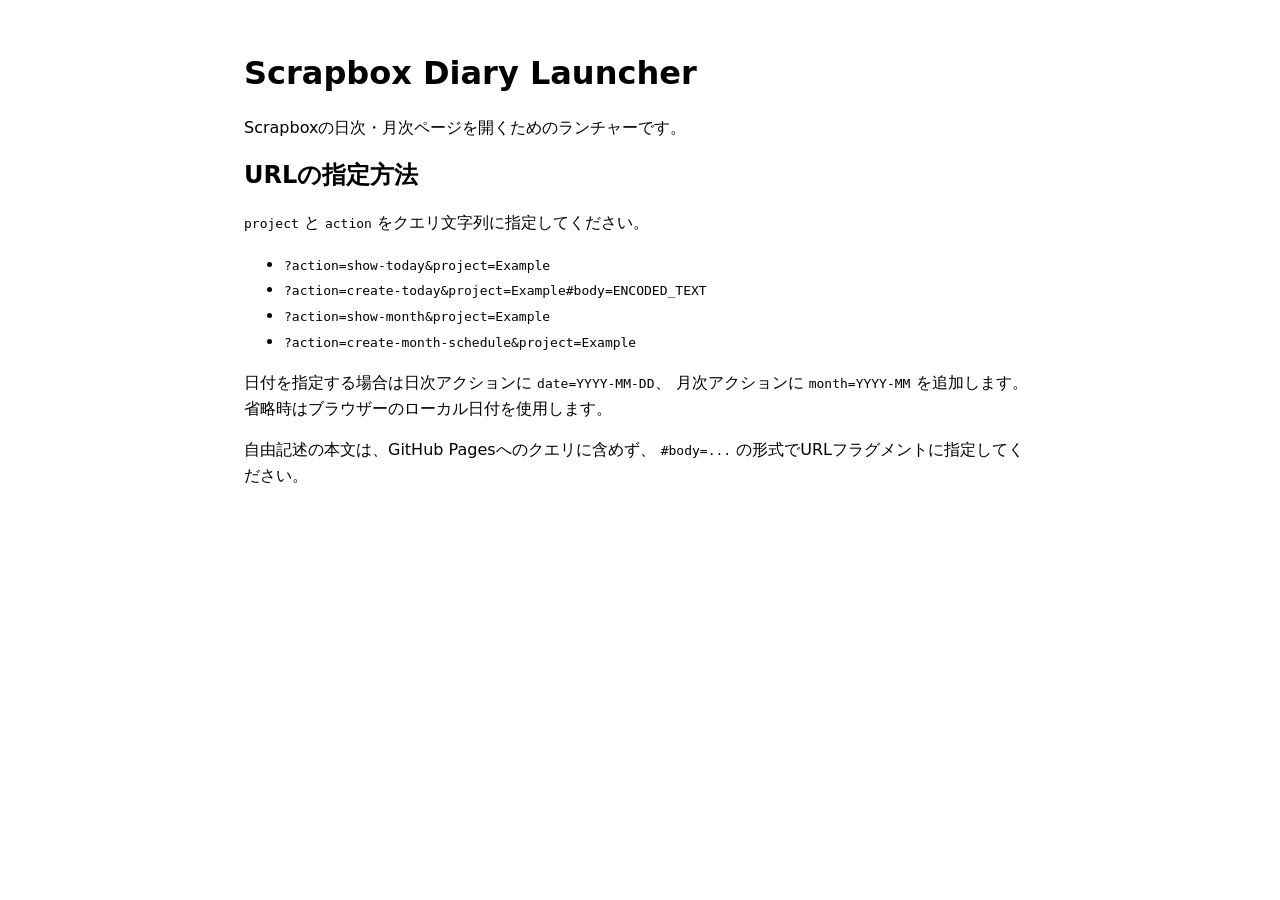
==== index.html @ 10d4aba6 "【機能追加】統合Diaryランチャーを実装" ====
<!DOCTYPE html>
<html lang="ja">
<head>
  <meta charset="utf-8">
  <meta name="viewport" content="width=device-width, initial-scale=1">
  <title>Scrapbox Diary Launcher</title>
  <link rel="icon" href="Image/favicon.ico">
  <link rel="stylesheet" href="css/app.css">
  <script defer src="js/diary-core.js"></script>
  <script defer src="js/launcher.js"></script>
  <script defer src="js/app.js"></script>
</head>
<body>
  <main>
    <h1>Scrapbox Diary Launcher</h1>
    <p data-launcher-status>Scrapboxの日次・月次ページを開くためのランチャーです。</p>

    <section class="error" data-launcher-error role="alert" tabindex="-1" hidden>
      <h2>入力エラー</h2>
      <p data-launcher-error-message></p>
    </section>

    <section aria-labelledby="usage-heading">
      <h2 id="usage-heading">URLの指定方法</h2>
      <p><code>project</code> と <code>action</code> をクエリ文字列に指定してください。</p>
      <ul>
        <li><code>?action=show-today&amp;project=Example</code></li>
        <li><code>?action=create-today&amp;project=Example#body=ENCODED_TEXT</code></li>
        <li><code>?action=show-month&amp;project=Example</code></li>
        <li><code>?action=create-month-schedule&amp;project=Example</code></li>
      </ul>
      <p>
        日付を指定する場合は日次アクションに <code>date=YYYY-MM-DD</code>、
        月次アクションに <code>month=YYYY-MM</code> を追加します。
        省略時はブラウザーのローカル日付を使用します。
      </p>
      <p>
        自由記述の本文は、GitHub Pagesへのクエリに含めず、
        <code>#body=...</code> の形式でURLフラグメントに指定してください。
      </p>
    </section>
  </main>
</body>
</html>
---- css/app.css ----
:root {
  color-scheme: light dark;
  font-family: system-ui, sans-serif;
  line-height: 1.6;
}

body {
  margin: 0;
}

main {
  box-sizing: border-box;
  margin: 0 auto;
  max-width: 52rem;
  padding: 2rem 1.25rem 4rem;
}

h1,
h2 {
  line-height: 1.25;
}

code {
  overflow-wrap: anywhere;
}

.error {
  border: 2px solid #c62828;
  border-radius: 0.5rem;
  margin-block: 1.5rem;
  padding: 1rem;
}

.error h2 {
  margin-top: 0;
}
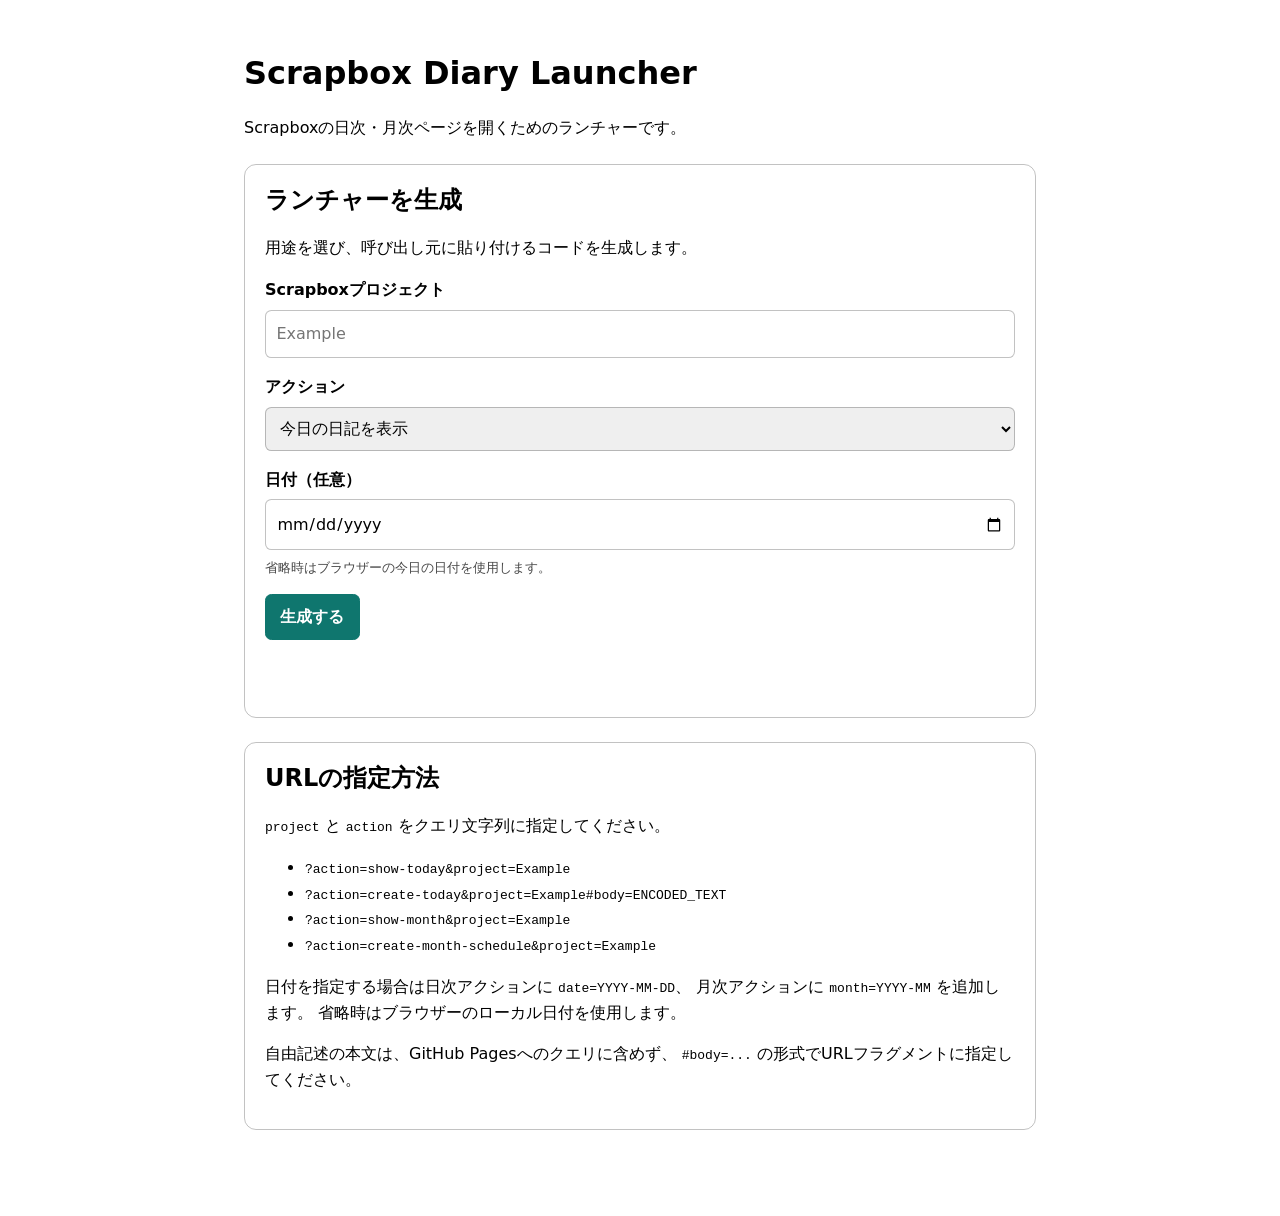
==== commit 6ffab945: "【画面追加】ランチャージェネレーターUIを追加【画面追加】ランチャージェネレーターUIを追加" ====
--- a/index.html
+++ b/index.html
@@ -8,7 +8,9 @@
   <link rel="stylesheet" href="css/app.css">
   <script defer src="js/diary-core.js"></script>
   <script defer src="js/launcher.js"></script>
+  <script defer src="js/generators.js"></script>
   <script defer src="js/app.js"></script>
+  <script defer src="js/generator-ui.js"></script>
 </head>
 <body>
   <main>
@@ -20,7 +22,85 @@
       <p data-launcher-error-message></p>
     </section>
 
-    <section aria-labelledby="usage-heading">
+    <section class="card" aria-labelledby="generator-heading">
+      <h2 id="generator-heading">ランチャーを生成</h2>
+      <p>用途を選び、呼び出し元に貼り付けるコードを生成します。</p>
+
+      <form data-generator-form>
+        <div class="field">
+          <label for="generator-project">Scrapboxプロジェクト</label>
+          <input id="generator-project" name="project" type="text" required autocomplete="off" placeholder="Example">
+        </div>
+
+        <div class="field">
+          <label for="generator-action">アクション</label>
+          <select id="generator-action" name="action">
+            <option value="show-today">今日の日記を表示</option>
+            <option value="create-today">今日の日記を作成</option>
+            <option value="show-month">月ページを表示</option>
+            <option value="create-month-schedule">月間予定を作成</option>
+          </select>
+        </div>
+
+        <div class="field" data-date-field>
+          <label for="generator-date">日付（任意）</label>
+          <input id="generator-date" name="date" type="date">
+          <small>省略時はブラウザーの今日の日付を使用します。</small>
+        </div>
+
+        <div class="field" data-month-field hidden>
+          <label for="generator-month">月（任意）</label>
+          <input id="generator-month" name="month" type="month" disabled>
+          <small>省略時はブラウザーの現在月を使用します。</small>
+        </div>
+
+        <div class="field" data-body-field hidden>
+          <label for="generator-body">日記本文／テンプレート（任意）</label>
+          <textarea id="generator-body" name="body" rows="7" disabled></textarea>
+          <small>本文はURLフラグメントに格納され、ブラウザー内だけで処理されます。</small>
+        </div>
+
+        <button class="primary" type="submit">生成する</button>
+      </form>
+
+      <section class="error" data-generator-error role="alert" tabindex="-1" hidden>
+        <h3>生成できませんでした</h3>
+        <p data-generator-error-message></p>
+      </section>
+
+      <section data-generator-outputs aria-labelledby="outputs-heading" tabindex="-1" hidden>
+        <h3 id="outputs-heading">生成結果</h3>
+        <p class="privacy-note">本文を含む場合も、GitHub Pagesへ送るクエリ文字列には本文を含めません。</p>
+
+        <div class="output">
+          <label for="output-url">正規ランチャーURL</label>
+          <textarea id="output-url" rows="3" readonly></textarea>
+          <button type="button" data-copy-target="output-url" data-copy-label="URL">URLをコピー</button>
+        </div>
+
+        <div class="output">
+          <label for="output-userscript">Scrapbox UserScript／JavaScript</label>
+          <textarea id="output-userscript" rows="6" readonly></textarea>
+          <button type="button" data-copy-target="output-userscript" data-copy-label="UserScript">UserScriptをコピー</button>
+        </div>
+
+        <div class="output recommended">
+          <label for="output-powershell">PowerShell（Windowsで推奨）</label>
+          <textarea id="output-powershell" rows="3" readonly></textarea>
+          <button type="button" data-copy-target="output-powershell" data-copy-label="PowerShell">PowerShellをコピー</button>
+        </div>
+
+        <div class="output">
+          <label for="output-bat">BAT</label>
+          <textarea id="output-bat" rows="3" readonly></textarea>
+          <button type="button" data-copy-target="output-bat" data-copy-label="BAT">BATをコピー</button>
+        </div>
+      </section>
+
+      <p class="copy-status" data-copy-status role="status" aria-live="polite"></p>
+    </section>
+
+    <section class="card" aria-labelledby="usage-heading">
       <h2 id="usage-heading">URLの指定方法</h2>
       <p><code>project</code> と <code>action</code> をクエリ文字列に指定してください。</p>
       <ul>
--- a/css/app.css
+++ b/css/app.css
@@ -2,6 +2,9 @@
   color-scheme: light dark;
   font-family: system-ui, sans-serif;
   line-height: 1.6;
+  --accent: #0f766e;
+  --border: color-mix(in srgb, CanvasText 24%, transparent);
+  --surface: color-mix(in srgb, Canvas 94%, CanvasText 6%);
 }
 
 body {
@@ -16,12 +19,111 @@
 }
 
 h1,
-h2 {
+h2,
+h3 {
   line-height: 1.25;
 }
 
 code {
   overflow-wrap: anywhere;
+}
+
+[hidden] {
+  display: none !important;
+}
+
+.card {
+  border: 1px solid var(--border);
+  border-radius: 0.75rem;
+  margin-block: 1.5rem;
+  padding: 1.25rem;
+}
+
+.card > :first-child {
+  margin-top: 0;
+}
+
+form,
+.field,
+.output {
+  display: grid;
+  gap: 0.45rem;
+}
+
+form {
+  gap: 1rem;
+}
+
+label {
+  font-weight: 650;
+}
+
+input,
+select,
+textarea,
+button {
+  box-sizing: border-box;
+  font: inherit;
+}
+
+input,
+select,
+textarea {
+  border: 1px solid var(--border);
+  border-radius: 0.4rem;
+  padding: 0.65rem;
+  width: 100%;
+}
+
+textarea {
+  resize: vertical;
+}
+
+button {
+  border: 1px solid var(--border);
+  border-radius: 0.4rem;
+  cursor: pointer;
+  justify-self: start;
+  padding: 0.55rem 0.9rem;
+}
+
+button.primary {
+  background: var(--accent);
+  border-color: var(--accent);
+  color: white;
+  font-weight: 700;
+}
+
+button:focus-visible,
+input:focus-visible,
+select:focus-visible,
+textarea:focus-visible {
+  outline: 3px solid color-mix(in srgb, var(--accent) 45%, transparent);
+  outline-offset: 2px;
+}
+
+small,
+.privacy-note {
+  color: color-mix(in srgb, CanvasText 72%, transparent);
+}
+
+[data-generator-outputs] {
+  margin-top: 1.75rem;
+}
+
+.output {
+  background: var(--surface);
+  border-radius: 0.5rem;
+  margin-block: 1rem;
+  padding: 1rem;
+}
+
+.output.recommended {
+  border-left: 0.3rem solid var(--accent);
+}
+
+.copy-status {
+  min-height: 1.6em;
 }
 
 .error {
@@ -34,3 +136,13 @@
 .error h2 {
   margin-top: 0;
 }
+
+@media (max-width: 36rem) {
+  main {
+    padding-inline: 0.8rem;
+  }
+
+  .card {
+    padding: 1rem;
+  }
+}
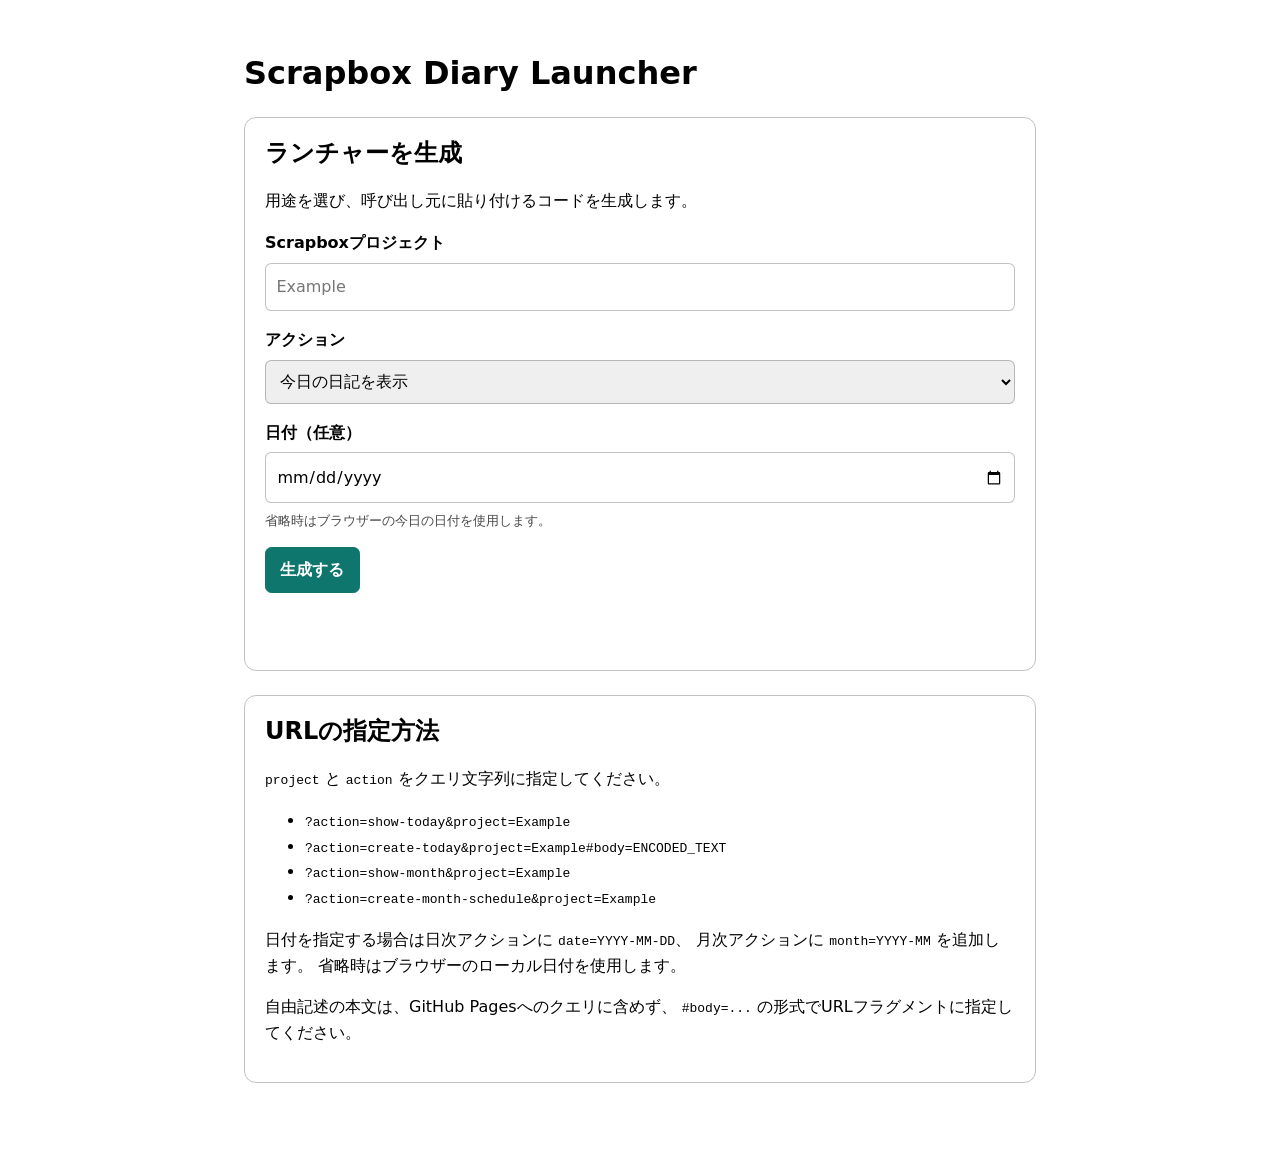
==== commit d5a01aa0: "【画面変更】ランチャーとジェネレーター画面を分離" ====
--- a/index.html
+++ b/index.html
@@ -4,121 +4,21 @@
   <meta charset="utf-8">
   <meta name="viewport" content="width=device-width, initial-scale=1">
   <title>Scrapbox Diary Launcher</title>
-  <link rel="icon" href="Image/favicon.ico">
+  <link rel="icon" href="image/favicon.ico">
   <link rel="stylesheet" href="css/app.css">
   <script defer src="js/diary-core.js"></script>
   <script defer src="js/launcher.js"></script>
-  <script defer src="js/generators.js"></script>
   <script defer src="js/app.js"></script>
-  <script defer src="js/generator-ui.js"></script>
 </head>
 <body>
   <main>
     <h1>Scrapbox Diary Launcher</h1>
-    <p data-launcher-status>Scrapboxの日次・月次ページを開くためのランチャーです。</p>
+    <p data-launcher-status>移動先を確認しています…</p>
 
     <section class="error" data-launcher-error role="alert" tabindex="-1" hidden>
       <h2>入力エラー</h2>
       <p data-launcher-error-message></p>
     </section>
-
-    <section class="card" aria-labelledby="generator-heading">
-      <h2 id="generator-heading">ランチャーを生成</h2>
-      <p>用途を選び、呼び出し元に貼り付けるコードを生成します。</p>
-
-      <form data-generator-form>
-        <div class="field">
-          <label for="generator-project">Scrapboxプロジェクト</label>
-          <input id="generator-project" name="project" type="text" required autocomplete="off" placeholder="Example">
-        </div>
-
-        <div class="field">
-          <label for="generator-action">アクション</label>
-          <select id="generator-action" name="action">
-            <option value="show-today">今日の日記を表示</option>
-            <option value="create-today">今日の日記を作成</option>
-            <option value="show-month">月ページを表示</option>
-            <option value="create-month-schedule">月間予定を作成</option>
-          </select>
-        </div>
-
-        <div class="field" data-date-field>
-          <label for="generator-date">日付（任意）</label>
-          <input id="generator-date" name="date" type="date">
-          <small>省略時はブラウザーの今日の日付を使用します。</small>
-        </div>
-
-        <div class="field" data-month-field hidden>
-          <label for="generator-month">月（任意）</label>
-          <input id="generator-month" name="month" type="month" disabled>
-          <small>省略時はブラウザーの現在月を使用します。</small>
-        </div>
-
-        <div class="field" data-body-field hidden>
-          <label for="generator-body">日記本文／テンプレート（任意）</label>
-          <textarea id="generator-body" name="body" rows="7" disabled></textarea>
-          <small>本文はURLフラグメントに格納され、ブラウザー内だけで処理されます。</small>
-        </div>
-
-        <button class="primary" type="submit">生成する</button>
-      </form>
-
-      <section class="error" data-generator-error role="alert" tabindex="-1" hidden>
-        <h3>生成できませんでした</h3>
-        <p data-generator-error-message></p>
-      </section>
-
-      <section data-generator-outputs aria-labelledby="outputs-heading" tabindex="-1" hidden>
-        <h3 id="outputs-heading">生成結果</h3>
-        <p class="privacy-note">本文を含む場合も、GitHub Pagesへ送るクエリ文字列には本文を含めません。</p>
-
-        <div class="output">
-          <label for="output-url">正規ランチャーURL</label>
-          <textarea id="output-url" rows="3" readonly></textarea>
-          <button type="button" data-copy-target="output-url" data-copy-label="URL">URLをコピー</button>
-        </div>
-
-        <div class="output">
-          <label for="output-userscript">Scrapbox UserScript／JavaScript</label>
-          <textarea id="output-userscript" rows="6" readonly></textarea>
-          <button type="button" data-copy-target="output-userscript" data-copy-label="UserScript">UserScriptをコピー</button>
-        </div>
-
-        <div class="output recommended">
-          <label for="output-powershell">PowerShell（Windowsで推奨）</label>
-          <textarea id="output-powershell" rows="3" readonly></textarea>
-          <button type="button" data-copy-target="output-powershell" data-copy-label="PowerShell">PowerShellをコピー</button>
-        </div>
-
-        <div class="output">
-          <label for="output-bat">BAT</label>
-          <textarea id="output-bat" rows="3" readonly></textarea>
-          <button type="button" data-copy-target="output-bat" data-copy-label="BAT">BATをコピー</button>
-        </div>
-      </section>
-
-      <p class="copy-status" data-copy-status role="status" aria-live="polite"></p>
-    </section>
-
-    <section class="card" aria-labelledby="usage-heading">
-      <h2 id="usage-heading">URLの指定方法</h2>
-      <p><code>project</code> と <code>action</code> をクエリ文字列に指定してください。</p>
-      <ul>
-        <li><code>?action=show-today&amp;project=Example</code></li>
-        <li><code>?action=create-today&amp;project=Example#body=ENCODED_TEXT</code></li>
-        <li><code>?action=show-month&amp;project=Example</code></li>
-        <li><code>?action=create-month-schedule&amp;project=Example</code></li>
-      </ul>
-      <p>
-        日付を指定する場合は日次アクションに <code>date=YYYY-MM-DD</code>、
-        月次アクションに <code>month=YYYY-MM</code> を追加します。
-        省略時はブラウザーのローカル日付を使用します。
-      </p>
-      <p>
-        自由記述の本文は、GitHub Pagesへのクエリに含めず、
-        <code>#body=...</code> の形式でURLフラグメントに指定してください。
-      </p>
-    </section>
   </main>
 </body>
 </html>
